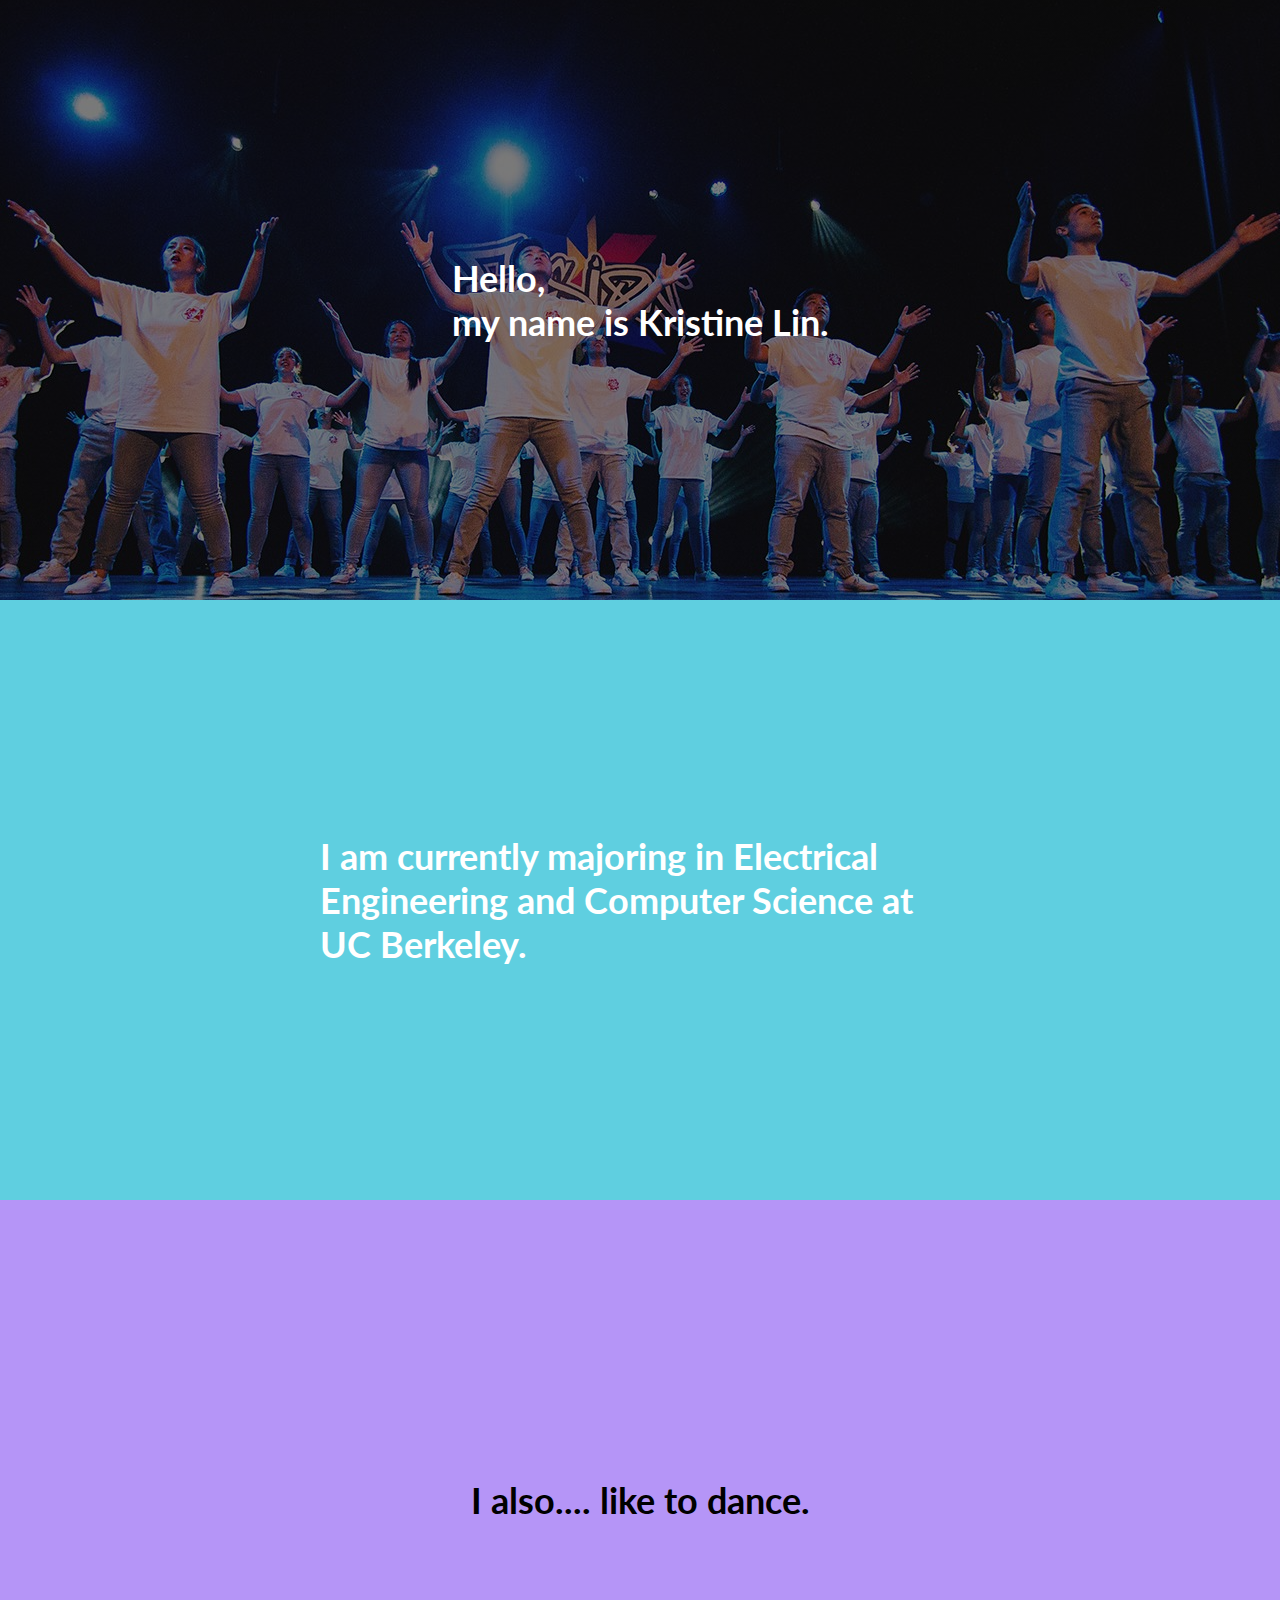
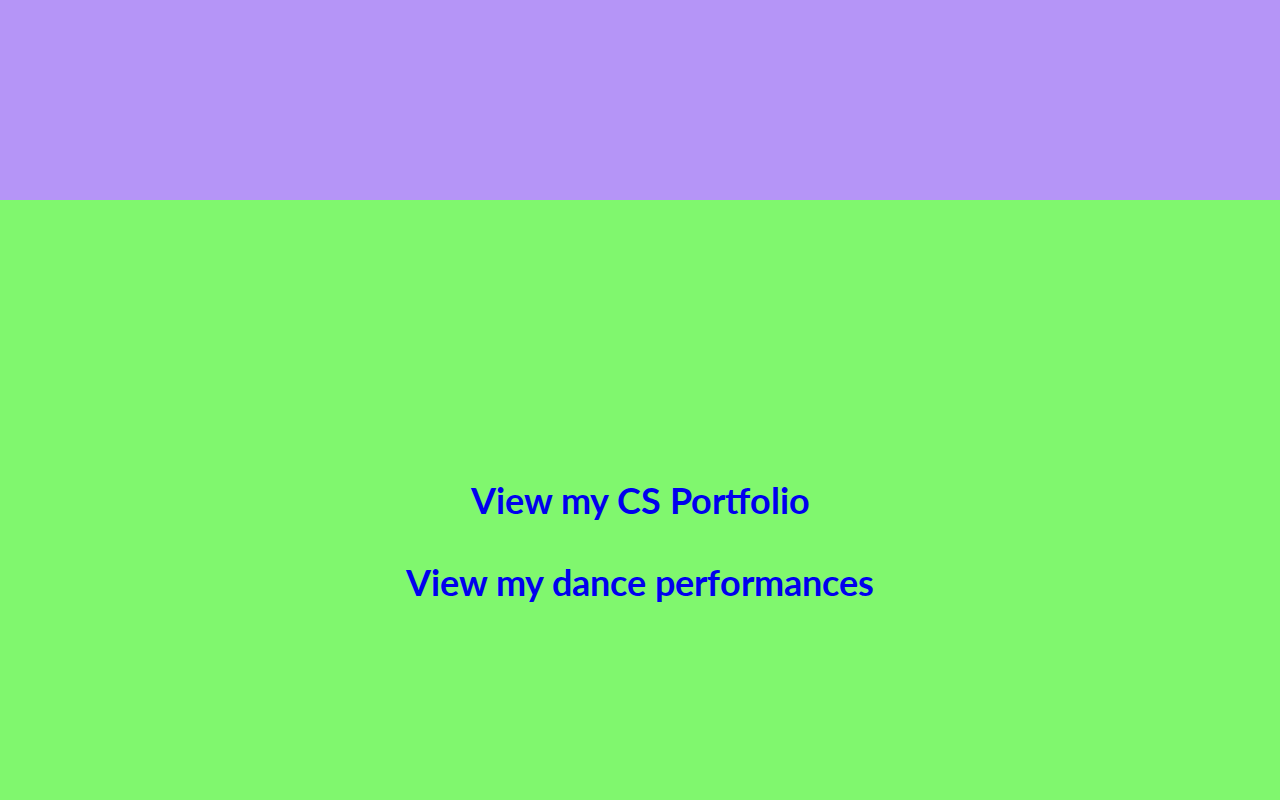
==== index.html @ 01008d18 "fixed index" ====
<!DOCTYPE html>
<html>
    <head>
        <title>WDD Final Project</title>
        <link rel="stylesheet" href="assets/css/style.css">
        <link href='http://fonts.googleapis.com/css?family=Lato:100,300,400,700' rel='stylesheet' type='text/css'>
        <script src="http://ajax.googleapis.com/ajax/libs/jquery/1.11.0/jquery.min.js">
        </script> 
        <script src = "assets/js/script.js"></script>
    </head>
    <body>
        <div class = "page-wrapper">
            </section>
            <section class = "section" id = "name-section" background="../kjclin.github.io/assets/img/steezy.jpg">
                <div class = "text" id = "name-text">
                    Hello, <br> my name is Kristine Lin.
                </div>
            </section>
            <!-- Major Section -->
            <section class = "section" id = "major-section">
                <div class = "text" id = "major-text">
                    I am currently majoring in Electrical Engineering and Computer Science at UC Berkeley.
                </div>
            </section>
            <!-- Dance section -->
            <section class = "section" id = "fact-section">
                <div class = "text" id = "fact-text">
                    I also.... like to dance. 
                </div>
            </section>
            <!-- links section -->
            <section class = "section" id = "links-section">
                <div class = "text" id = "links-text">
                    <a href = "cs.html">View my CS Portfolio
                </div>
                <br>
                <br>
                <div class = "text" id = "links-text">
                     <a href = "dance.html">View my dance performances
                </div>
            </section>
        </div>
    </body>
</html>
---- assets/css/style.css ----
body, html {
	margin: 0 auto;
	width: 100%;
	height: 100%;
	min-width: 960px;
	background-color: 
	-webkit-font-smoothing: antialiased;
	-o-font-smoothing: antialiased;
	font-smoothing: antialiased;
	font-family: Lato;

}
.text {
	position: absolute;
	font-size: 36px;
	color: white;
	font-weight: 700;
    top: 50%;
    left: 50%;
    -webkit-transform: translateX(-50%) translateY(-50%);
    -moz-transform: translateX(-50%) translateY(-50%);
   	transform: translateX(-50%) translateY(-50%);
}


a {
	text-decoration: none;
}

.clear {
	clear: both;
}

.img-scaled {
	width: 100%;
	height: 100%;
}

.img-scaled-wh {
	width: 100%;
	height: 100%;
	position: relative;
}


.page-wrapper {
	height: 100%;
	width: 100%;
	-webkit-transition: all .3s;
	-moz-transition: all .3s;
	transition: all .3s;
}

/* jQuery Manipulation Classes */

.no-scroll {
	overflow: hidden;
}

.wrapper-active, .button-active {
	-webkit-transform: translateX(280px);
	-moz-transform: translateX(280px);
	transform: translateX(280px);
}

.section {
	width: 100%;
	height: 600px;
	position: relative;
}
 #name-section {
 	background: linear-gradient(rgba(0, 0, 0, 0.5), rgba(0, 0, 0, 0.5)), url("../img/steezy.jpg") no-repeat center center; 
 /* -webkit-background-size: cover;
  -moz-background-size: cover;
  -o-background-size: cover;
  background-size: cover;*/
 }
  #major-section {
   background-color: #5FCFE0;
  }
  #fact-section {
  	background-color: #B595F7;
  }
  #links-section {
  	background-color: #80F76E;
  }
  #links-text {
  	color: white;
  	position: relative;
  	text-align: center;
  }
  #fact-text {
  	color: black;
  }
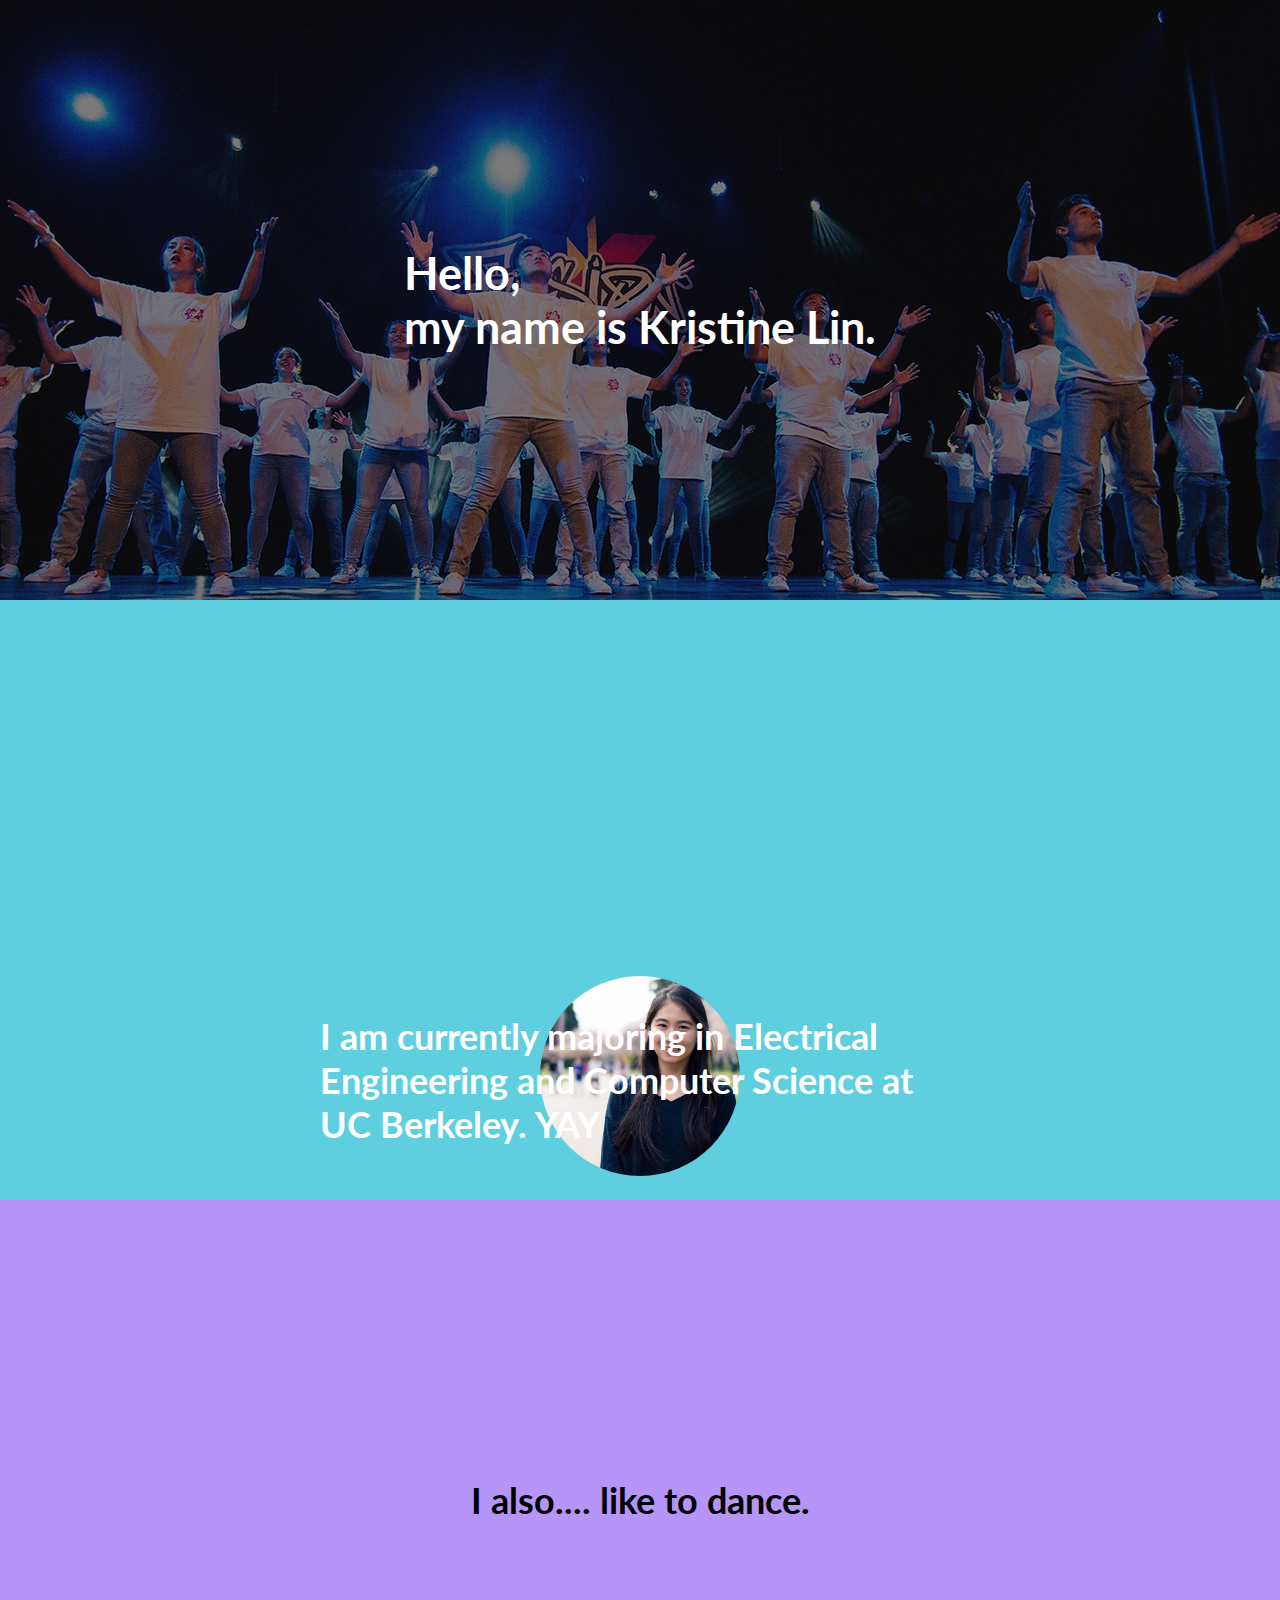
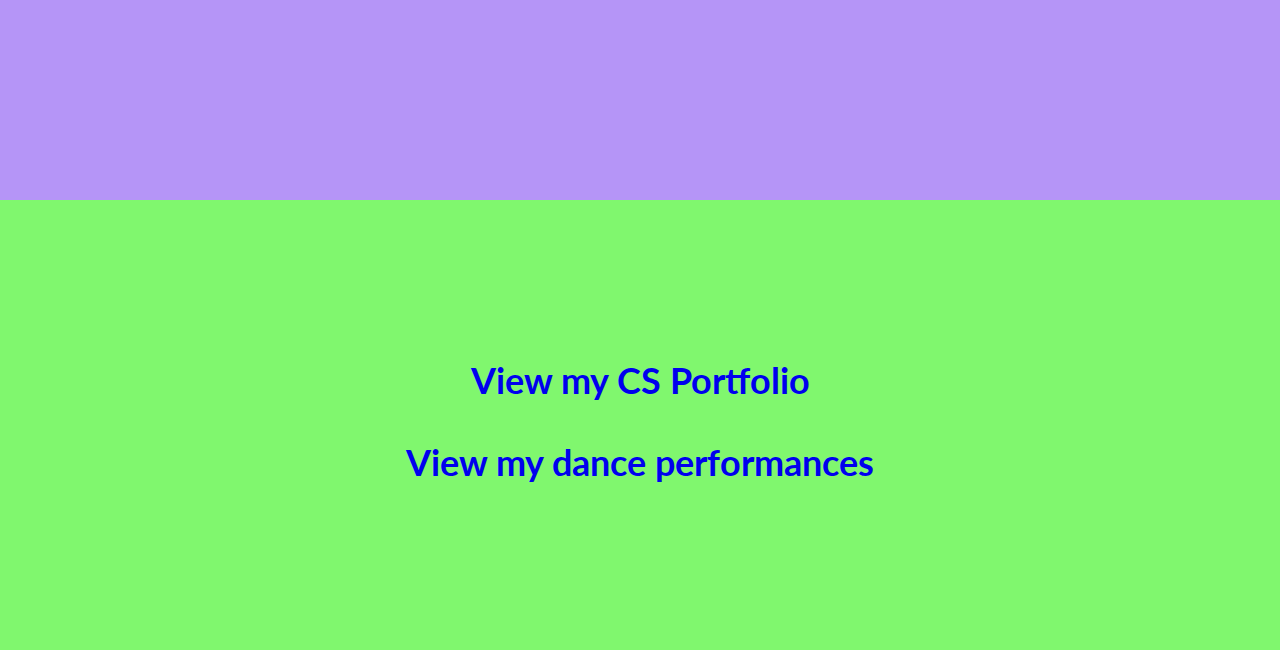
==== commit 30ca2ebd: "Fixed stuff" ====
--- a/index.html
+++ b/index.html
@@ -11,7 +11,7 @@
     <body>
         <div class = "page-wrapper">
             </section>
-            <section class = "section" id = "name-section" background="../kjclin.github.io/assets/img/steezy.jpg">
+            <section class = "section" id = "name-section">
                 <div class = "text" id = "name-text">
                     Hello, <br> my name is Kristine Lin.
                 </div>
@@ -19,7 +19,11 @@
             <!-- Major Section -->
             <section class = "section" id = "major-section">
                 <div class = "text" id = "major-text">
-                    I am currently majoring in Electrical Engineering and Computer Science at UC Berkeley.
+                    <img class="img-circle" src="assets/img/headshot.jpg">
+                </div>
+                <br>
+                <div class = "text" id = "major-text">
+                    I am currently majoring in Electrical Engineering and Computer Science at UC Berkeley. YAY
                 </div>
             </section>
             <!-- Dance section -->
--- a/assets/css/style.css
+++ b/assets/css/style.css
@@ -75,20 +75,40 @@
   -o-background-size: cover;
   background-size: cover;*/
  }
+ .img-circle {
+ 	top: 0%;
+ 	position: relative;
+ 	height: 200px;
+ 	width: 200px;
+ 	object-fit: cover;
+ 	position: relative;
+ 	border-radius: 50%;
+ }
+ #name-text {
+ 	font-size: 45px;
+ }
   #major-section {
    background-color: #5FCFE0;
+  }
+  #major-text {
+  	top: 80%;
   }
   #fact-section {
   	background-color: #B595F7;
   }
   #links-section {
+  	height: 450px;
   	background-color: #80F76E;
   }
   #links-text {
+  	top: 40%;
   	color: white;
   	position: relative;
   	text-align: center;
   }
+  #links-text:visited{
+  	color: white;
+  } 
   #fact-text {
   	color: black;
   }
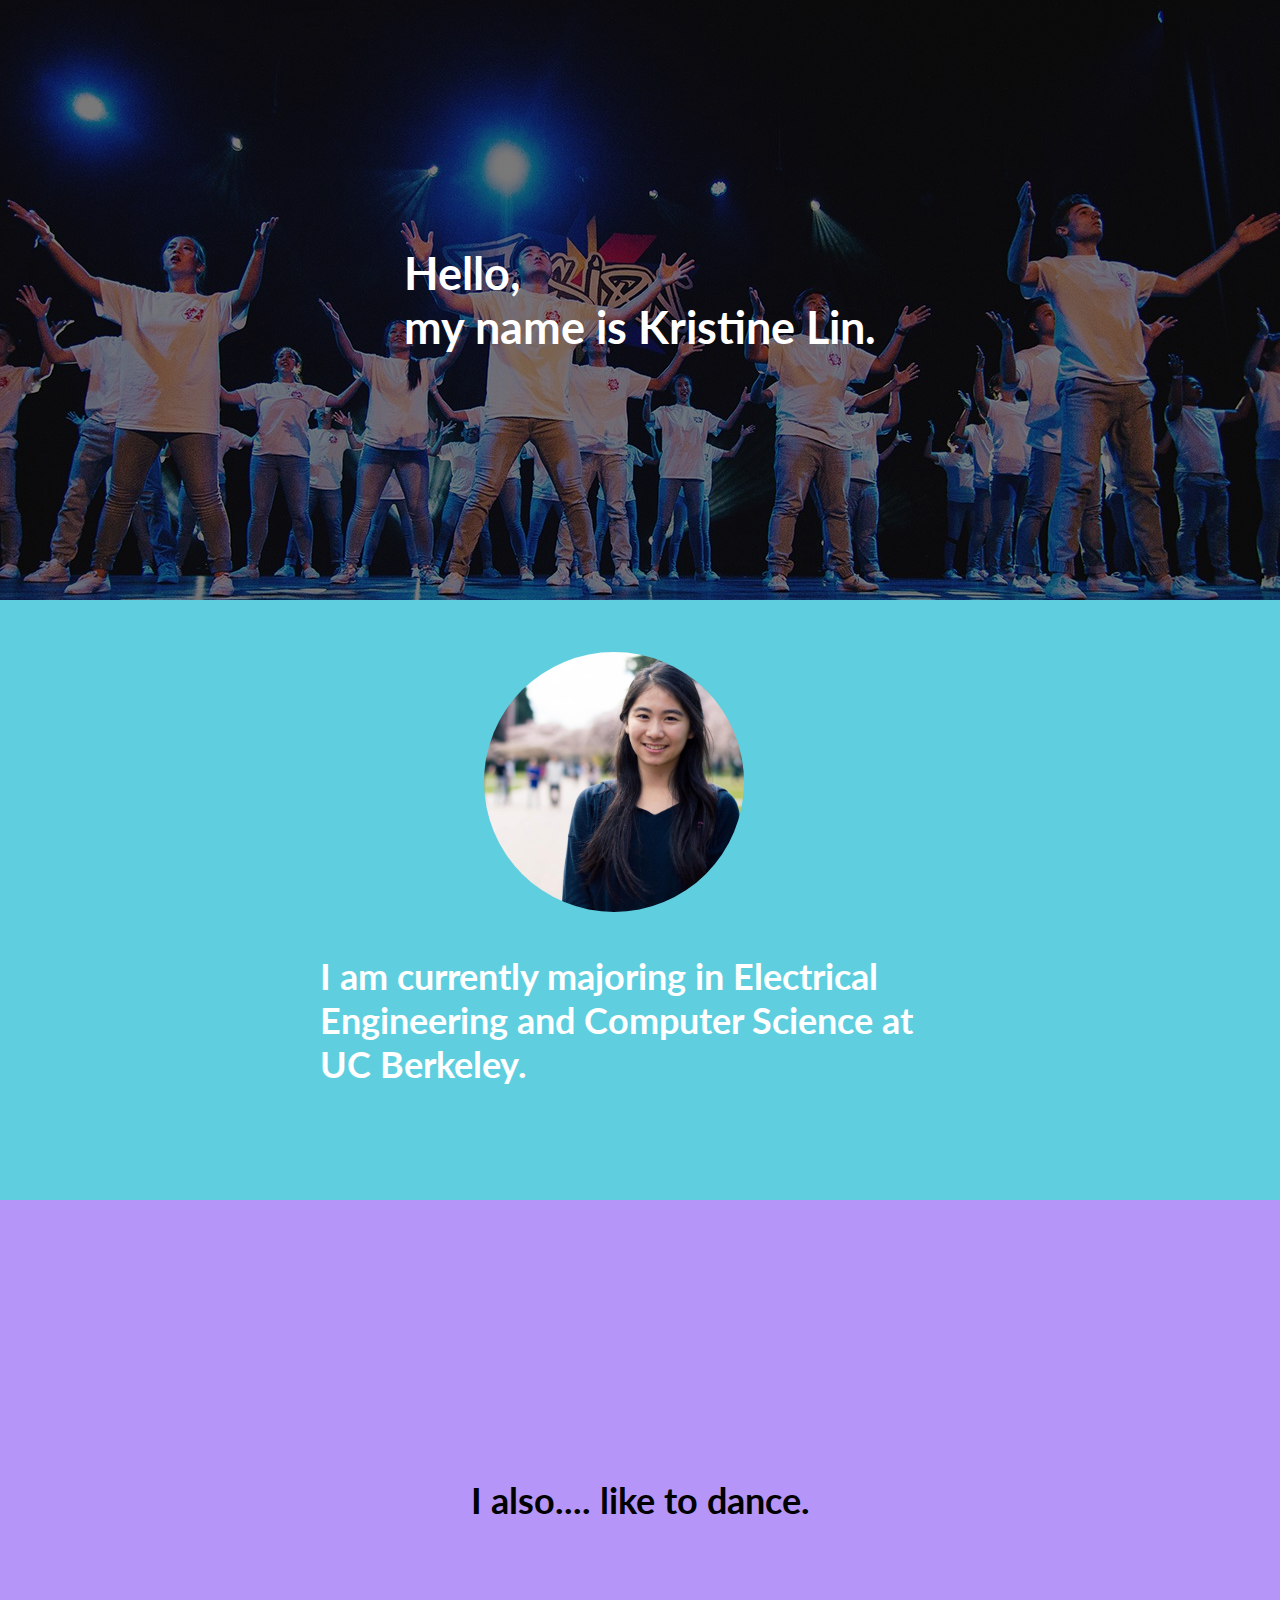
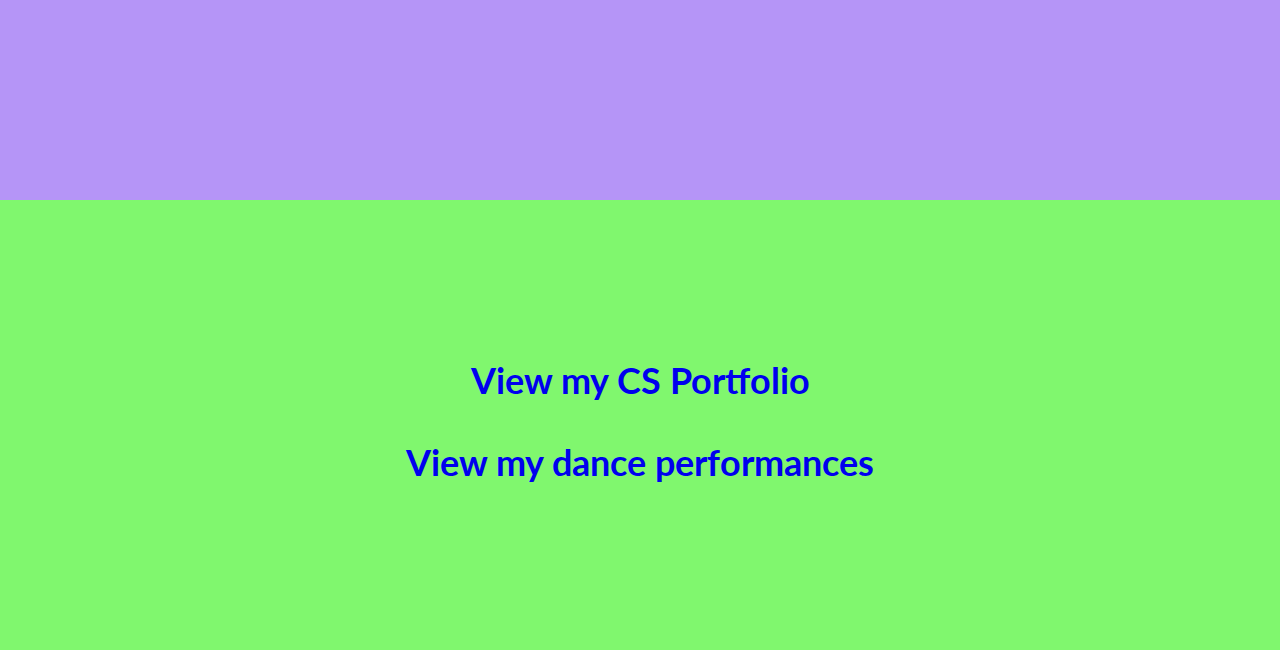
==== commit ab31644f: "Fixed image position whew" ====
--- a/index.html
+++ b/index.html
@@ -23,7 +23,7 @@
                 </div>
                 <br>
                 <div class = "text" id = "major-text">
-                    I am currently majoring in Electrical Engineering and Computer Science at UC Berkeley. YAY
+                    I am currently majoring in Electrical Engineering and Computer Science at UC Berkeley.
                 </div>
             </section>
             <!-- Dance section -->
--- a/assets/css/style.css
+++ b/assets/css/style.css
@@ -76,13 +76,15 @@
   background-size: cover;*/
  }
  .img-circle {
- 	top: 0%;
- 	position: relative;
- 	height: 200px;
- 	width: 200px;
+ 	position: absolute;
+ 	height: 260px;
+ 	width: 260px;
  	object-fit: cover;
  	position: relative;
  	border-radius: 50%;
+ 	-webkit-transform: translateX(-10%) translateY(-90%);
+    -moz-transform: translateX(-10%) translateY(-90%);
+   	transform: translateX(-10%) translateY(-90%);
  }
  #name-text {
  	font-size: 45px;
@@ -91,7 +93,7 @@
    background-color: #5FCFE0;
   }
   #major-text {
-  	top: 80%;
+  	top: 70%;
   }
   #fact-section {
   	background-color: #B595F7;
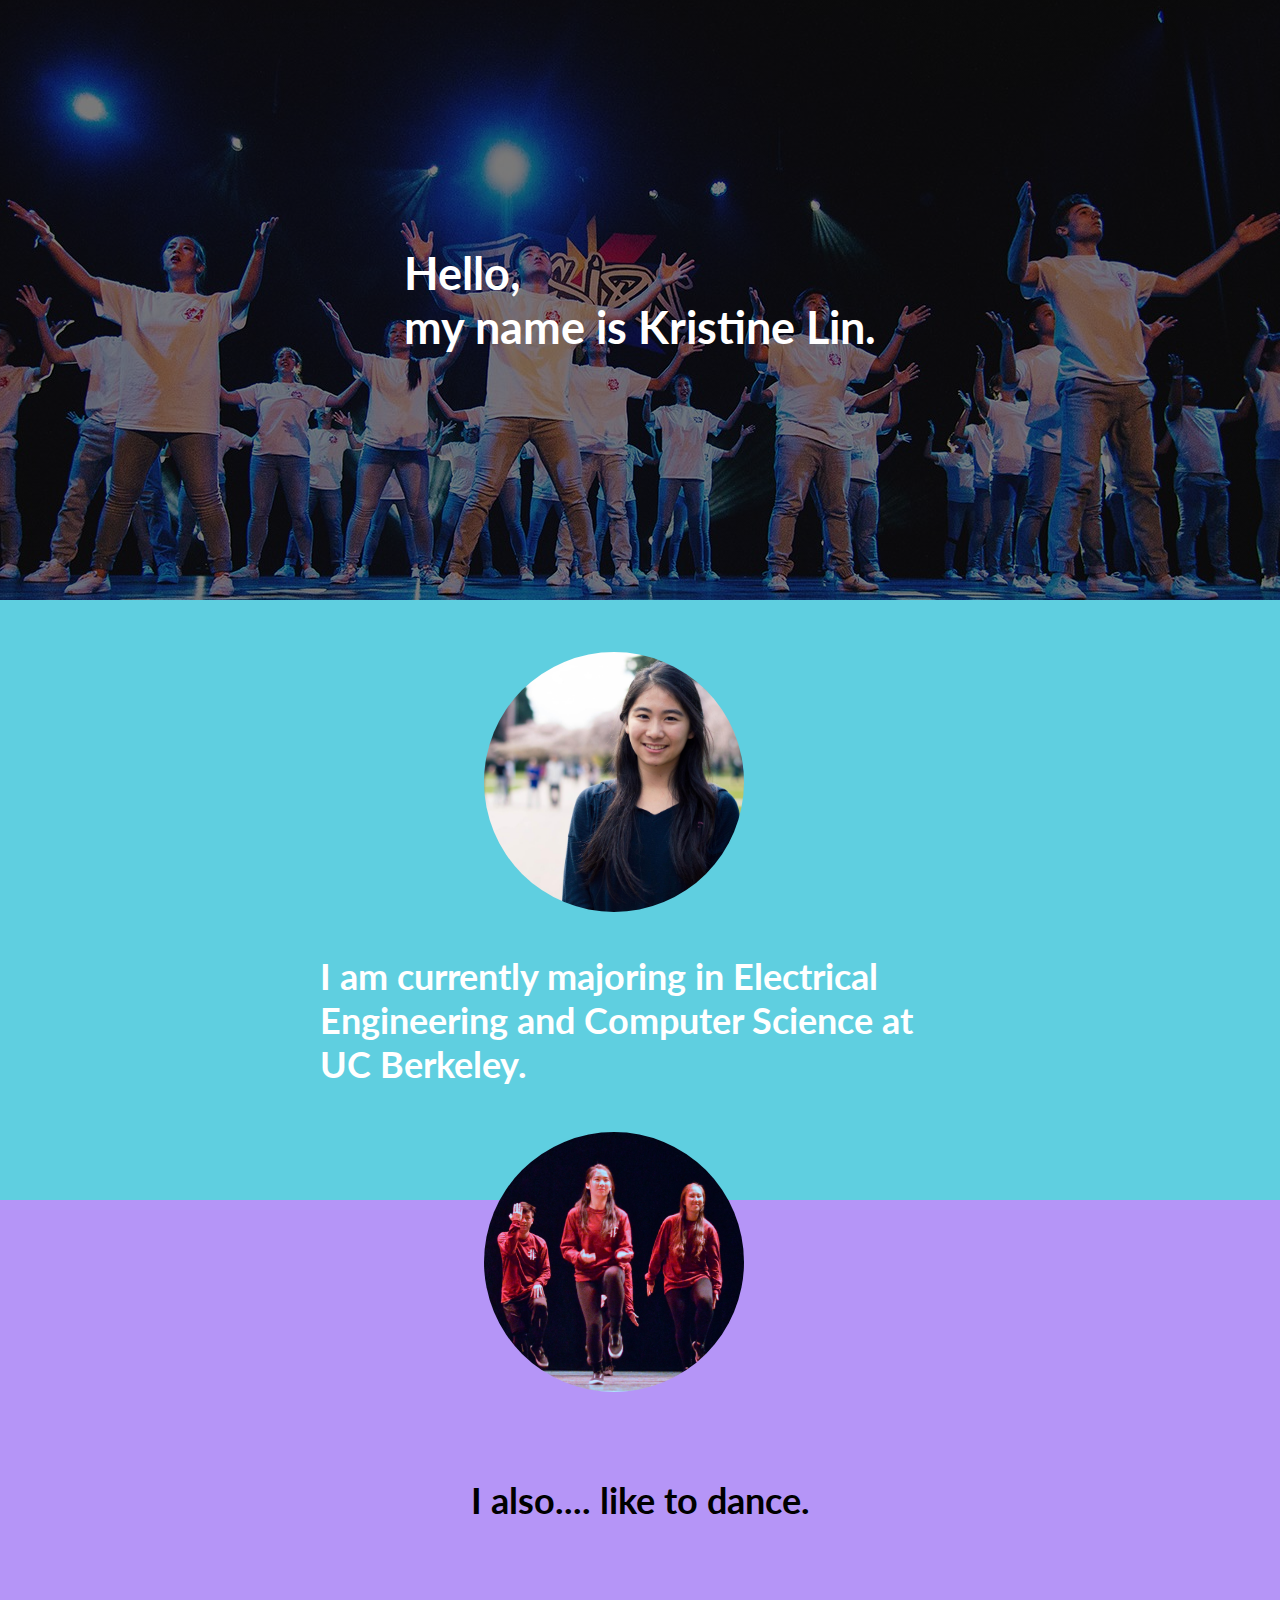
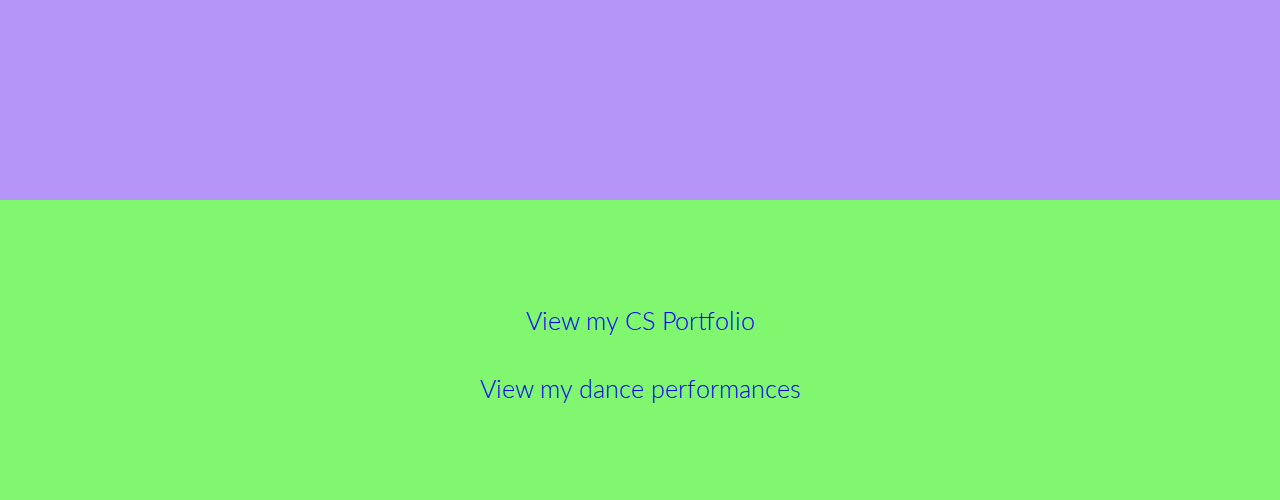
==== commit a40c79bb: "Added dance stuff" ====
--- a/index.html
+++ b/index.html
@@ -19,7 +19,7 @@
             <!-- Major Section -->
             <section class = "section" id = "major-section">
                 <div class = "text" id = "major-text">
-                    <img class="img-circle" src="assets/img/headshot.jpg">
+                    <a href = "cs.html"><img class="img-circle" src="assets/img/headshot.jpg">
                 </div>
                 <br>
                 <div class = "text" id = "major-text">
@@ -28,6 +28,9 @@
             </section>
             <!-- Dance section -->
             <section class = "section" id = "fact-section">
+                <div class = "text" id = "fact-text">
+                    <a href = "dance.html"><img class="img-circle" src="assets/img/danceshot.jpg">
+                </div>
                 <div class = "text" id = "fact-text">
                     I also.... like to dance. 
                 </div>
--- a/assets/css/style.css
+++ b/assets/css/style.css
@@ -76,6 +76,7 @@
   background-size: cover;*/
  }
  .img-circle {
+ 	top: 10%;
  	position: absolute;
  	height: 260px;
  	width: 260px;
@@ -99,11 +100,13 @@
   	background-color: #B595F7;
   }
   #links-section {
-  	height: 450px;
+  	height: 300px;
   	background-color: #80F76E;
   }
   #links-text {
   	top: 40%;
+  	font-size: 25px;
+	font-weight: 300;
   	color: white;
   	position: relative;
   	text-align: center;
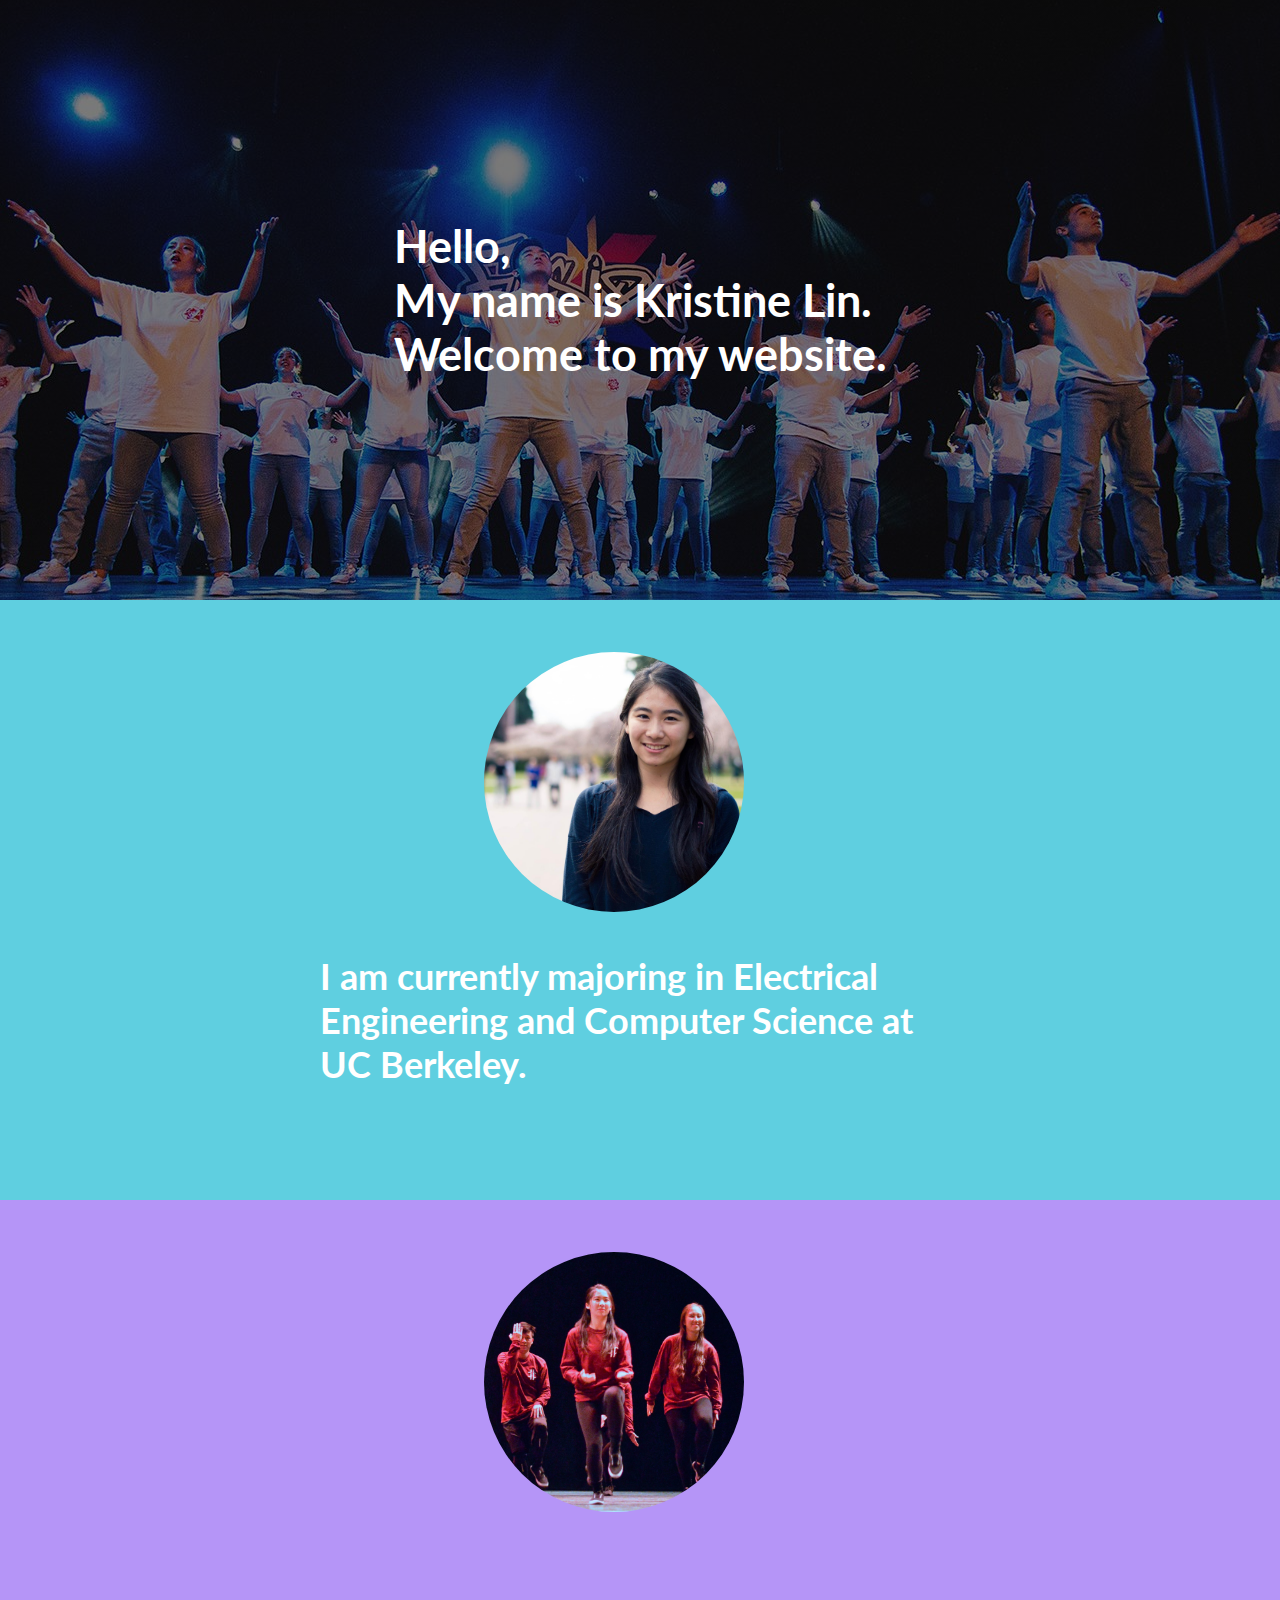
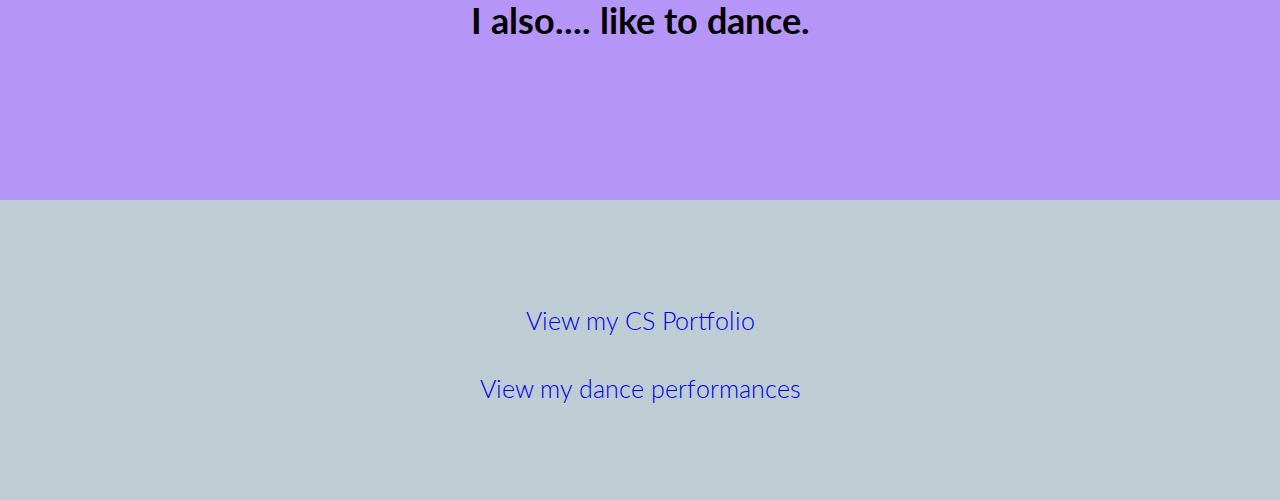
==== commit f7fe090e: "trying to video bleh" ====
--- a/index.html
+++ b/index.html
@@ -13,7 +13,8 @@
             </section>
             <section class = "section" id = "name-section">
                 <div class = "text" id = "name-text">
-                    Hello, <br> my name is Kristine Lin.
+                    Hello, <br> My name is Kristine Lin. <br>
+                    Welcome to my website.
                 </div>
             </section>
             <!-- Major Section -->
--- a/assets/css/style.css
+++ b/assets/css/style.css
@@ -76,6 +76,7 @@
   background-size: cover;*/
  }
  .img-circle {
+ 	transition: .3s;
  	top: 10%;
  	position: absolute;
  	height: 260px;
@@ -83,9 +84,14 @@
  	object-fit: cover;
  	position: relative;
  	border-radius: 50%;
- 	-webkit-transform: translateX(-10%) translateY(-90%);
-    -moz-transform: translateX(-10%) translateY(-90%);
+ 	-webkit-transform: translateX(-10%) translateY(-85%);
+    -moz-transform: translateX(-10%) translateY(-85%);
    	transform: translateX(-10%) translateY(-90%);
+ }
+ .img-circle:hover {
+ 	height: 270px;
+ 	width: 270px;
+ 	object-fit: cover;
  }
  #name-text {
  	font-size: 45px;
@@ -101,7 +107,7 @@
   }
   #links-section {
   	height: 300px;
-  	background-color: #80F76E;
+  	background-color: #BECCD3;
   }
   #links-text {
   	top: 40%;
@@ -115,6 +121,7 @@
   	color: white;
   } 
   #fact-text {
+  	top: 70%;
   	color: black;
   }
  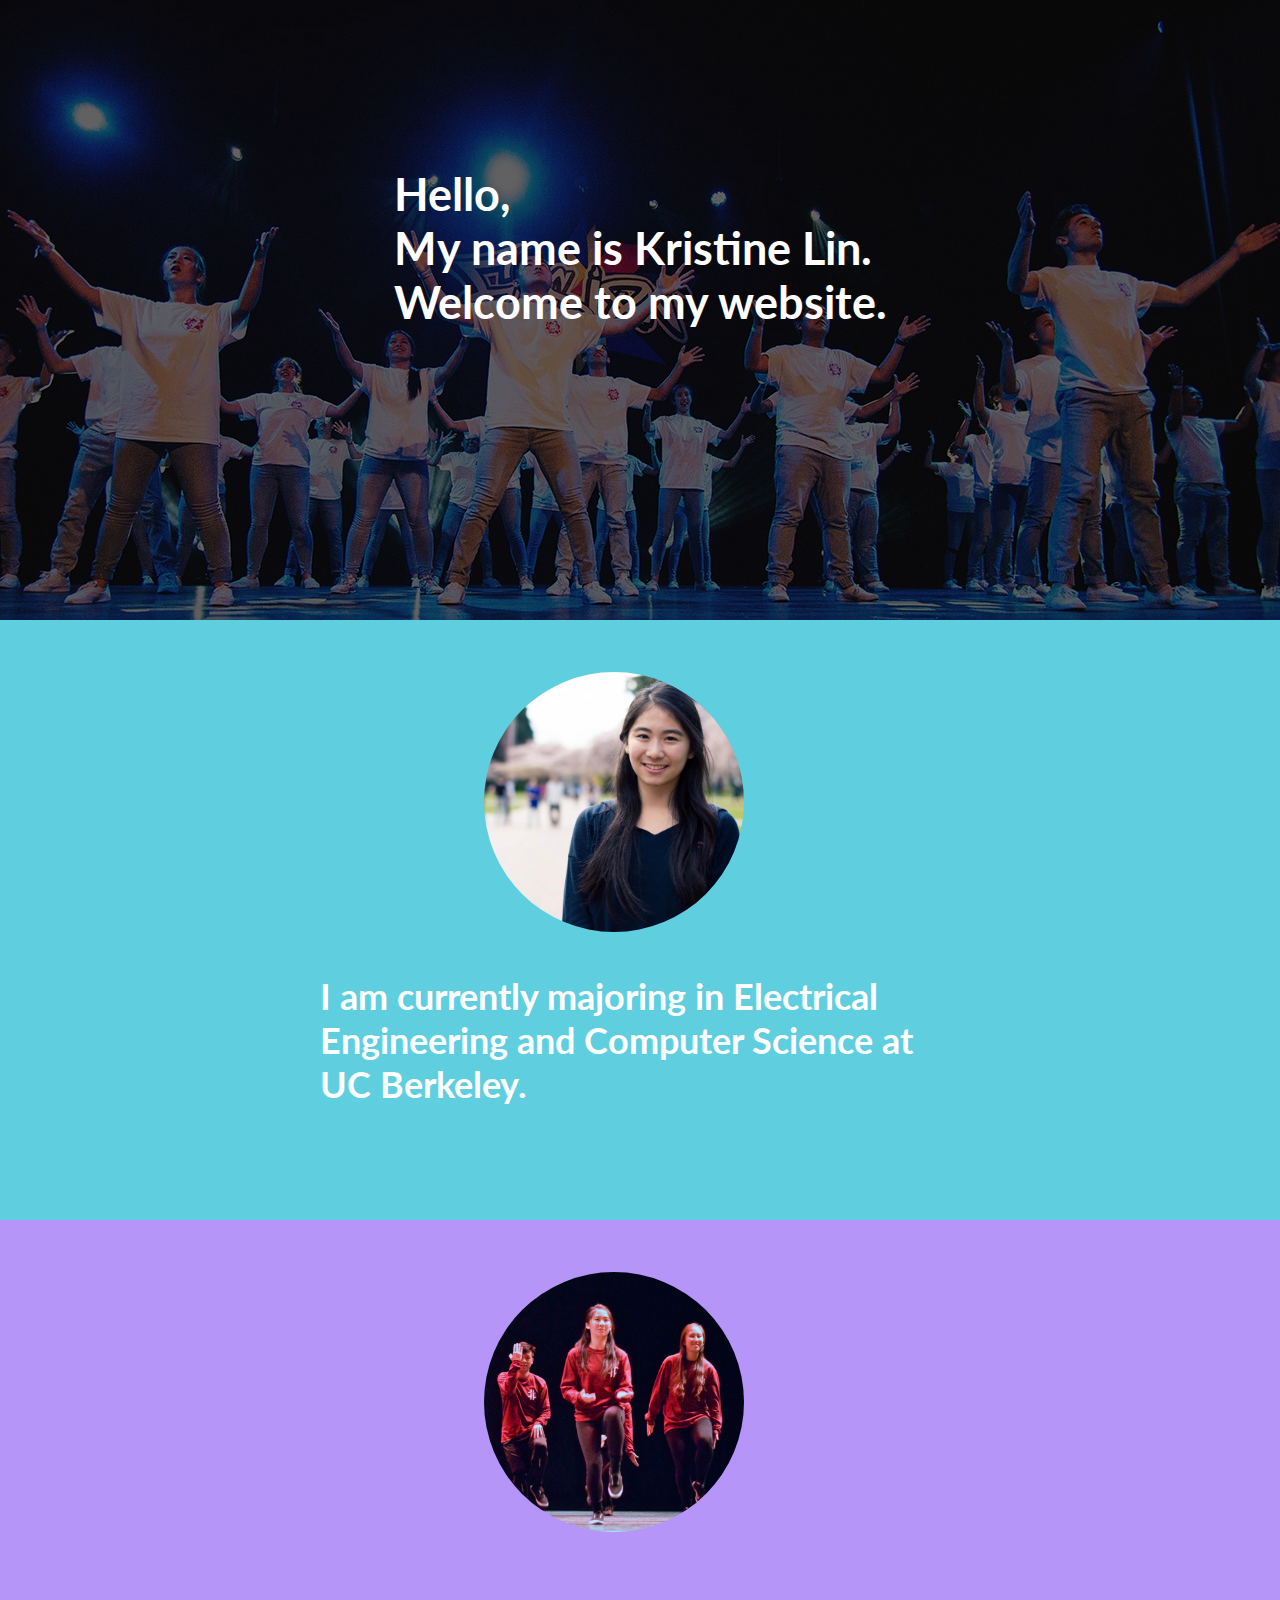
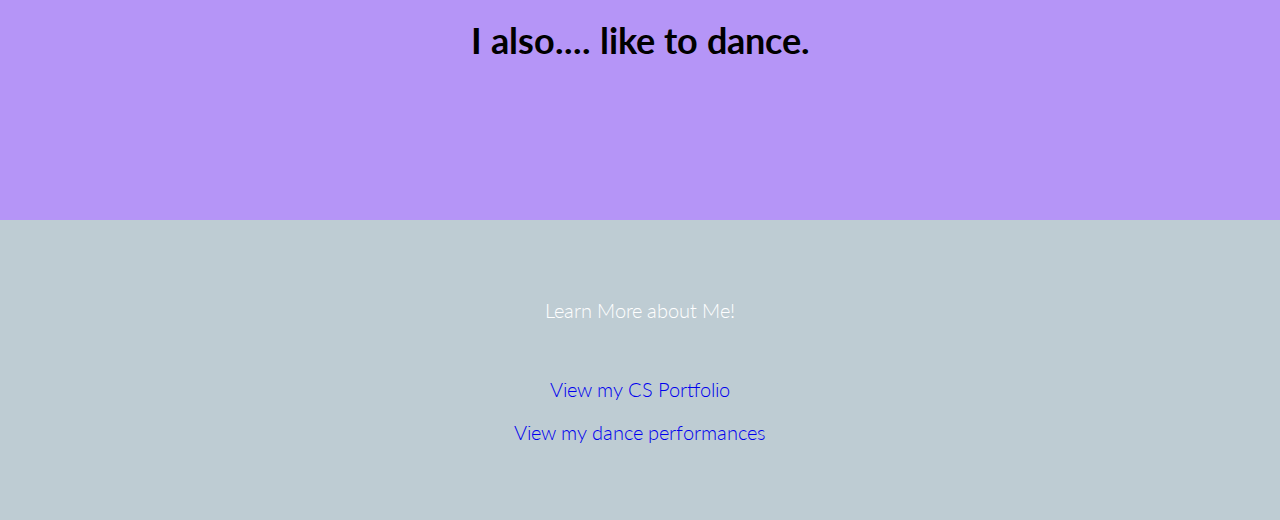
==== commit b24c3908: "trying link" ====
--- a/index.html
+++ b/index.html
@@ -38,13 +38,16 @@
             </section>
             <!-- links section -->
             <section class = "section" id = "links-section">
+                <div class = "text" id = "non-links-text">
+                    Learn More about Me!
+                </div>
+                <br>   
                 <div class = "text" id = "links-text">
-                    <a href = "cs.html">View my CS Portfolio
+                    <a href = "cs.html">View my CS Portfolio </a>
                 </div>
                 <br>
-                <br>
                 <div class = "text" id = "links-text">
-                     <a href = "dance.html">View my dance performances
+                     <a href = "dance.html">View my dance performances </a>
                 </div>
             </section>
         </div>
--- a/assets/css/style.css
+++ b/assets/css/style.css
@@ -69,7 +69,8 @@
 	position: relative;
 }
  #name-section {
- 	background: linear-gradient(rgba(0, 0, 0, 0.5), rgba(0, 0, 0, 0.5)), url("../img/steezy.jpg") no-repeat center center; 
+ 	height: 620px;
+ 	background: linear-gradient(rgba(0, 0, 0, 0.6), rgba(0, 0, 0, 0.6)), url("../img/steezy.jpg") no-repeat center center; 
  /* -webkit-background-size: cover;
   -moz-background-size: cover;
   -o-background-size: cover;
@@ -94,6 +95,8 @@
  	object-fit: cover;
  }
  #name-text {
+ 	top: 40%;
+ 	left: 50%;
  	font-size: 45px;
  }
   #major-section {
@@ -110,12 +113,16 @@
   	background-color: #BECCD3;
   }
   #links-text {
-  	top: 40%;
-  	font-size: 25px;
+  	font-size: 20px;
 	font-weight: 300;
   	color: white;
   	position: relative;
   	text-align: center;
+  }
+  #non-links-text{
+  	top: 30%;
+  	font-size: 20px;
+	font-weight: 300;
   }
   #links-text:visited{
   	color: white;
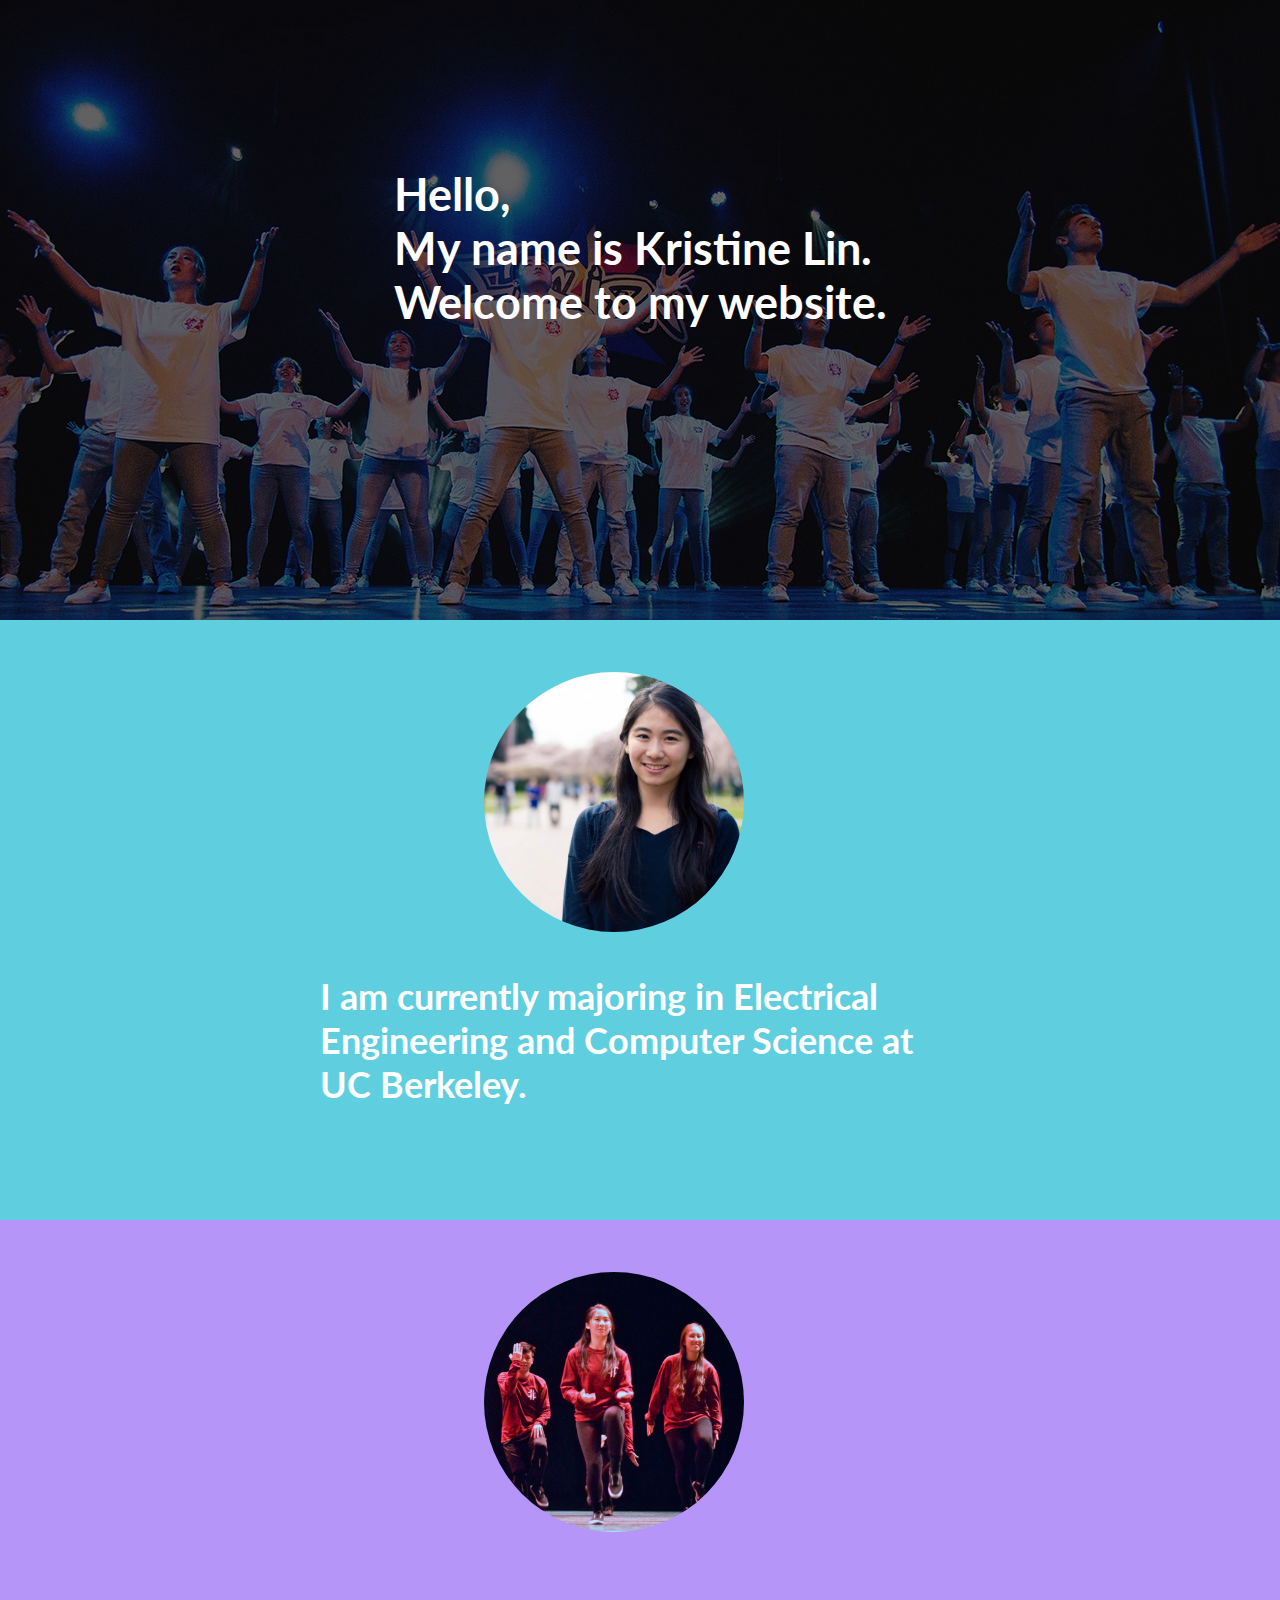
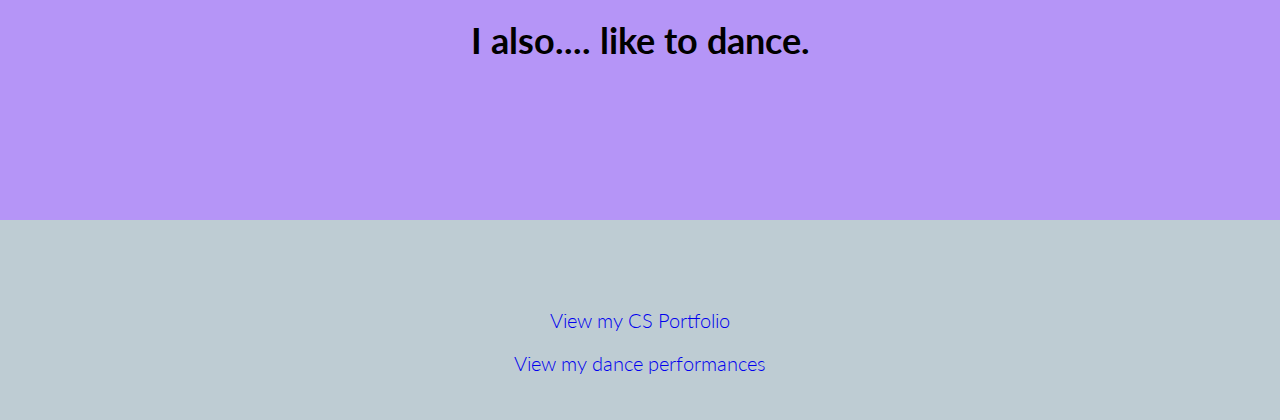
==== commit d87392d6: "Took link section out" ====
--- a/index.html
+++ b/index.html
@@ -38,10 +38,9 @@
             </section>
             <!-- links section -->
             <section class = "section" id = "links-section">
-                <div class = "text" id = "non-links-text">
+                <!-- <div class = "text" id = "non-links-text">
                     Learn More about Me!
-                </div>
-                <br>   
+                </div> -->
                 <div class = "text" id = "links-text">
                     <a href = "cs.html">View my CS Portfolio </a>
                 </div>
--- a/assets/css/style.css
+++ b/assets/css/style.css
@@ -109,7 +109,7 @@
   	background-color: #B595F7;
   }
   #links-section {
-  	height: 300px;
+  	height: 200px;
   	background-color: #BECCD3;
   }
   #links-text {
@@ -120,9 +120,9 @@
   	text-align: center;
   }
   #non-links-text{
+  	font-size: 25px;
+	font-weight: 300;
   	top: 30%;
-  	font-size: 20px;
-	font-weight: 300;
   }
   #links-text:visited{
   	color: white;
